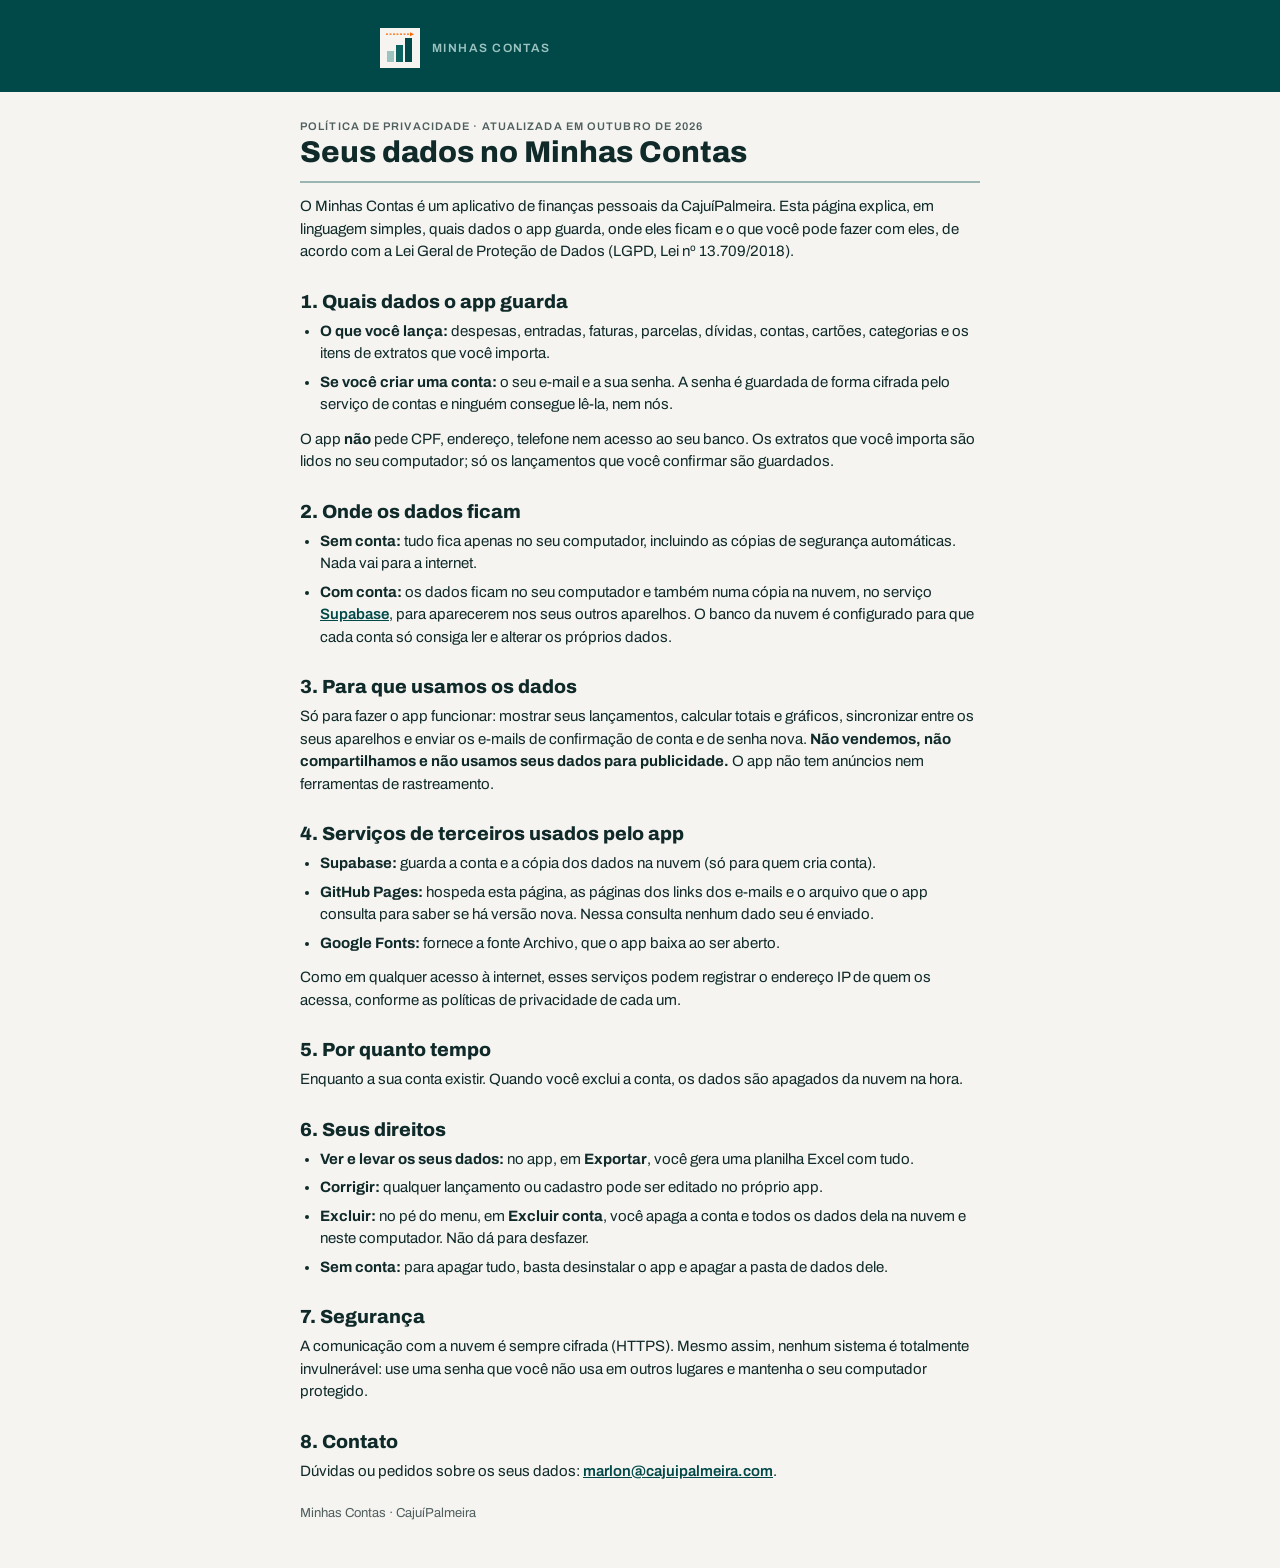
==== privacidade.html @ 7c27576f "Add files via upload" ====
<!doctype html>
<html lang="pt-BR">
<head>
<meta charset="utf-8">
<meta name="viewport" content="width=device-width, initial-scale=1">
<title>Privacidade · Minhas Contas</title>
<link rel="preconnect" href="https://fonts.googleapis.com">
<link href="https://fonts.googleapis.com/css2?family=Archivo:wght@400;600;800&display=swap" rel="stylesheet">
<link rel="stylesheet" href="estilo.css">
<link rel="icon" href="icone.svg">
</head>
<body>
<div class="topo"><div class="marca"><img src="icone.svg" alt=""><span>MINHAS CONTAS</span></div></div>
<main class="texto">
  <div class="kicker">Política de privacidade · atualizada em outubro de 2026</div>
  <h1>Seus dados no Minhas Contas</h1>
  <p>O Minhas Contas é um aplicativo de finanças pessoais da CajuíPalmeira. Esta página explica, em linguagem simples,
    quais dados o app guarda, onde eles ficam e o que você pode fazer com eles, de acordo com a Lei Geral de Proteção de
    Dados (LGPD, Lei nº 13.709/2018).</p>

  <h2>1. Quais dados o app guarda</h2>
  <ul>
    <li><b>O que você lança:</b> despesas, entradas, faturas, parcelas, dívidas, contas, cartões, categorias e os itens
      de extratos que você importa.</li>
    <li><b>Se você criar uma conta:</b> o seu e-mail e a sua senha. A senha é guardada de forma cifrada pelo serviço de
      contas e ninguém consegue lê-la, nem nós.</li>
  </ul>
  <p>O app <b>não</b> pede CPF, endereço, telefone nem acesso ao seu banco. Os extratos que você importa são lidos no
    seu computador; só os lançamentos que você confirmar são guardados.</p>

  <h2>2. Onde os dados ficam</h2>
  <ul>
    <li><b>Sem conta:</b> tudo fica apenas no seu computador, incluindo as cópias de segurança automáticas.
      Nada vai para a internet.</li>
    <li><b>Com conta:</b> os dados ficam no seu computador e também numa cópia na nuvem, no serviço
      <a href="https://supabase.com" target="_blank" rel="noopener">Supabase</a>, para aparecerem nos seus outros aparelhos.
      O banco da nuvem é configurado para que cada conta só consiga ler e alterar os próprios dados.</li>
  </ul>

  <h2>3. Para que usamos os dados</h2>
  <p>Só para fazer o app funcionar: mostrar seus lançamentos, calcular totais e gráficos, sincronizar entre os seus
    aparelhos e enviar os e-mails de confirmação de conta e de senha nova. <b>Não vendemos, não compartilhamos e não
    usamos seus dados para publicidade.</b> O app não tem anúncios nem ferramentas de rastreamento.</p>

  <h2>4. Serviços de terceiros usados pelo app</h2>
  <ul>
    <li><b>Supabase:</b> guarda a conta e a cópia dos dados na nuvem (só para quem cria conta).</li>
    <li><b>GitHub Pages:</b> hospeda esta página, as páginas dos links dos e-mails e o arquivo que o app consulta para
      saber se há versão nova. Nessa consulta nenhum dado seu é enviado.</li>
    <li><b>Google Fonts:</b> fornece a fonte Archivo, que o app baixa ao ser aberto.</li>
  </ul>
  <p>Como em qualquer acesso à internet, esses serviços podem registrar o endereço IP de quem os acessa, conforme as
    políticas de privacidade de cada um.</p>

  <h2>5. Por quanto tempo</h2>
  <p>Enquanto a sua conta existir. Quando você exclui a conta, os dados são apagados da nuvem na hora.</p>

  <h2>6. Seus direitos</h2>
  <ul>
    <li><b>Ver e levar os seus dados:</b> no app, em <b>Exportar</b>, você gera uma planilha Excel com tudo.</li>
    <li><b>Corrigir:</b> qualquer lançamento ou cadastro pode ser editado no próprio app.</li>
    <li><b>Excluir:</b> no pé do menu, em <b>Excluir conta</b>, você apaga a conta e todos os dados dela na nuvem e
      neste computador. Não dá para desfazer.</li>
    <li><b>Sem conta:</b> para apagar tudo, basta desinstalar o app e apagar a pasta de dados dele.</li>
  </ul>

  <h2>7. Segurança</h2>
  <p>A comunicação com a nuvem é sempre cifrada (HTTPS). Mesmo assim, nenhum sistema é totalmente invulnerável: use uma
    senha que você não usa em outros lugares e mantenha o seu computador protegido.</p>

  <h2>8. Contato</h2>
  <p>Dúvidas ou pedidos sobre os seus dados: <a href="mailto:marlon@cajuipalmeira.com">marlon@cajuipalmeira.com</a>.</p>

  <small>Minhas Contas · CajuíPalmeira</small>
</main>
</body>
</html>
---- estilo.css ----
/* Minhas Contas · site (identidade CajuíPalmeira) */
:root {
  --bg:#F5F4F1; --surface:#EBE9E5; --text:#0F2A29; --muted:#4F5F5E; --divider:rgba(6,76,74,.38);
  --teal:#004948; --teal-900:#032E2D; --teal-300:#9CC3C0; --teal-100:#E3EFEE;
  --accent:#FC6501; --accent-600:#E85A05; --accent-100:#FFF1E7; --accent-700:#B54300; --accent-800:#7F2F00;
}
* { box-sizing: border-box; border-radius: 0; }
html, body { margin: 0; background: var(--bg); color: var(--text); font-family: "Archivo", system-ui, sans-serif; }
body { min-height: 100vh; }
.topo { background: var(--teal); color: #fff; padding: 28px 20px 24px; }
.topo .marca { display: flex; align-items: center; gap: 12px; max-width: 520px; margin: 0 auto; }
.topo .marca span { font-size: 12px; letter-spacing: .12em; font-weight: 600; color: var(--teal-300); }
.topo .marca img { width: 40px; height: 40px; background: var(--bg); padding: 4px; }
main { max-width: 520px; margin: 0 auto; padding: 28px 20px 48px; }
.kicker { font-size: 11px; font-weight: 600; letter-spacing: .1em; text-transform: uppercase; color: var(--muted); }
h1 { font-size: 30px; font-weight: 800; line-height: 1.1; margin: 4px 0 12px; padding-bottom: 12px; border-bottom: 2px solid var(--divider); }
p { font-size: 15px; line-height: 1.5; margin: 0 0 12px; }
.faixa { padding: 12px 14px; font-weight: 600; font-size: 14px; line-height: 1.4; margin: 16px 0; }
.faixa.ok { background: var(--teal-100); color: var(--teal); }
.faixa.alerta { background: var(--accent-100); color: var(--accent-800); }
ol { padding: 0; margin: 16px 0; list-style: none; counter-reset: p; border-top: 2px solid var(--divider); }
ol li { counter-increment: p; position: relative; padding: 12px 0 12px 34px; border-bottom: 1px solid var(--divider); font-size: 15px; }
ol li::before { content: counter(p); position: absolute; left: 0; top: 10px; font-size: 18px; font-weight: 800; color: var(--teal); }
label { display: block; font-size: 13px; font-weight: 600; color: var(--muted); margin: 16px 0 6px; }
input { width: 100%; height: 46px; border: 1px solid var(--divider); background: #fff; padding: 0 12px; font: 600 16px "Archivo", sans-serif; color: var(--text); }
input:focus { outline: none; border: 2px solid var(--accent); }
button { margin-top: 20px; width: 100%; height: 54px; border: 0; background: var(--accent); color: var(--teal-900);
  font: 800 16px "Archivo", sans-serif; display: flex; justify-content: space-between; align-items: center; padding: 0 18px; cursor: pointer; }
button:hover { background: var(--accent-600); }
button:disabled { opacity: .45; cursor: default; }
.escondido { display: none; }
small { display: block; color: var(--muted); font-size: 13px; margin-top: 24px; }
/* Páginas de texto (política de privacidade) */
main.texto { max-width: 720px; }
h2 { font-size: 19px; font-weight: 800; margin: 28px 0 8px; }
ul { margin: 0 0 12px; padding-left: 20px; }
ul li { font-size: 15px; line-height: 1.5; margin-bottom: 6px; }
a { color: var(--teal); font-weight: 600; }
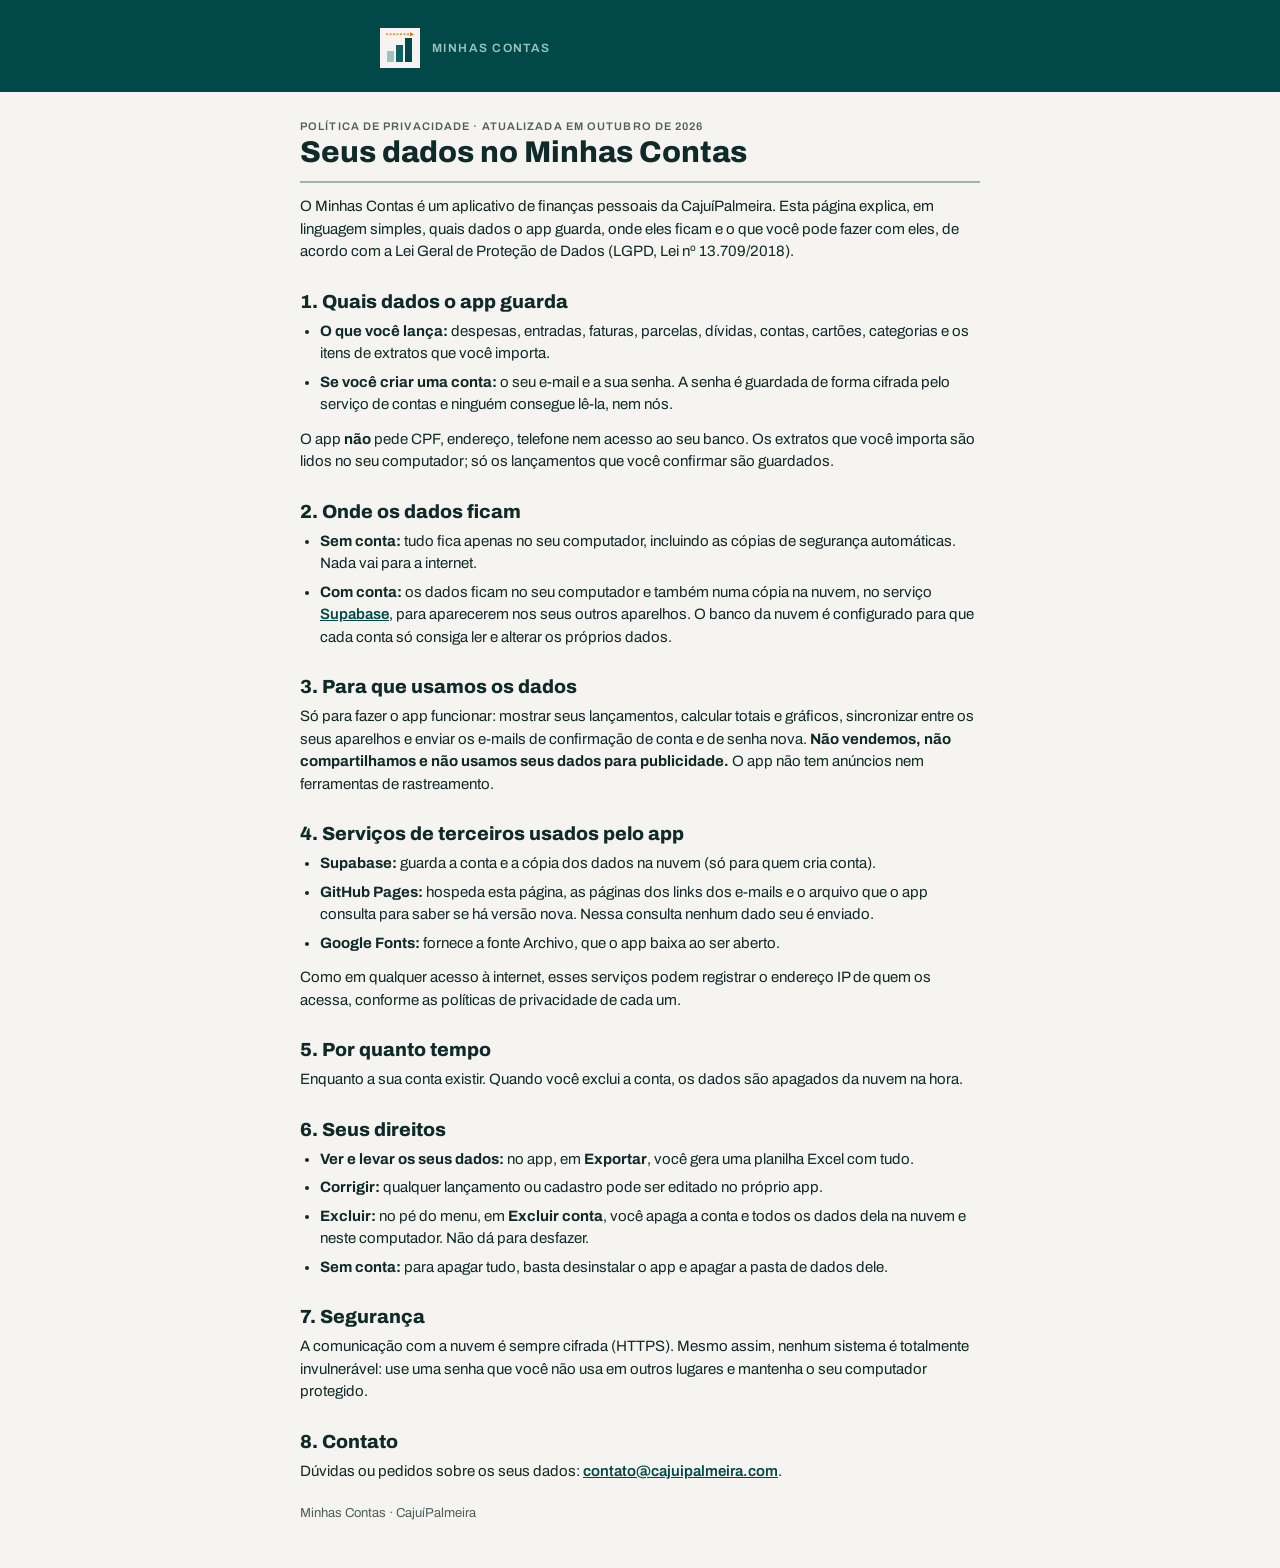
==== commit 8708b7d7: "Update privacidade.html" ====
--- a/privacidade.html
+++ b/privacidade.html
@@ -69,7 +69,7 @@
     senha que você não usa em outros lugares e mantenha o seu computador protegido.</p>
 
   <h2>8. Contato</h2>
-  <p>Dúvidas ou pedidos sobre os seus dados: <a href="mailto:marlon@cajuipalmeira.com">marlon@cajuipalmeira.com</a>.</p>
+  <p>Dúvidas ou pedidos sobre os seus dados: <a href="mailto:contato@cajuipalmeira.com">contato@cajuipalmeira.com</a>.</p>
 
   <small>Minhas Contas · CajuíPalmeira</small>
 </main>
